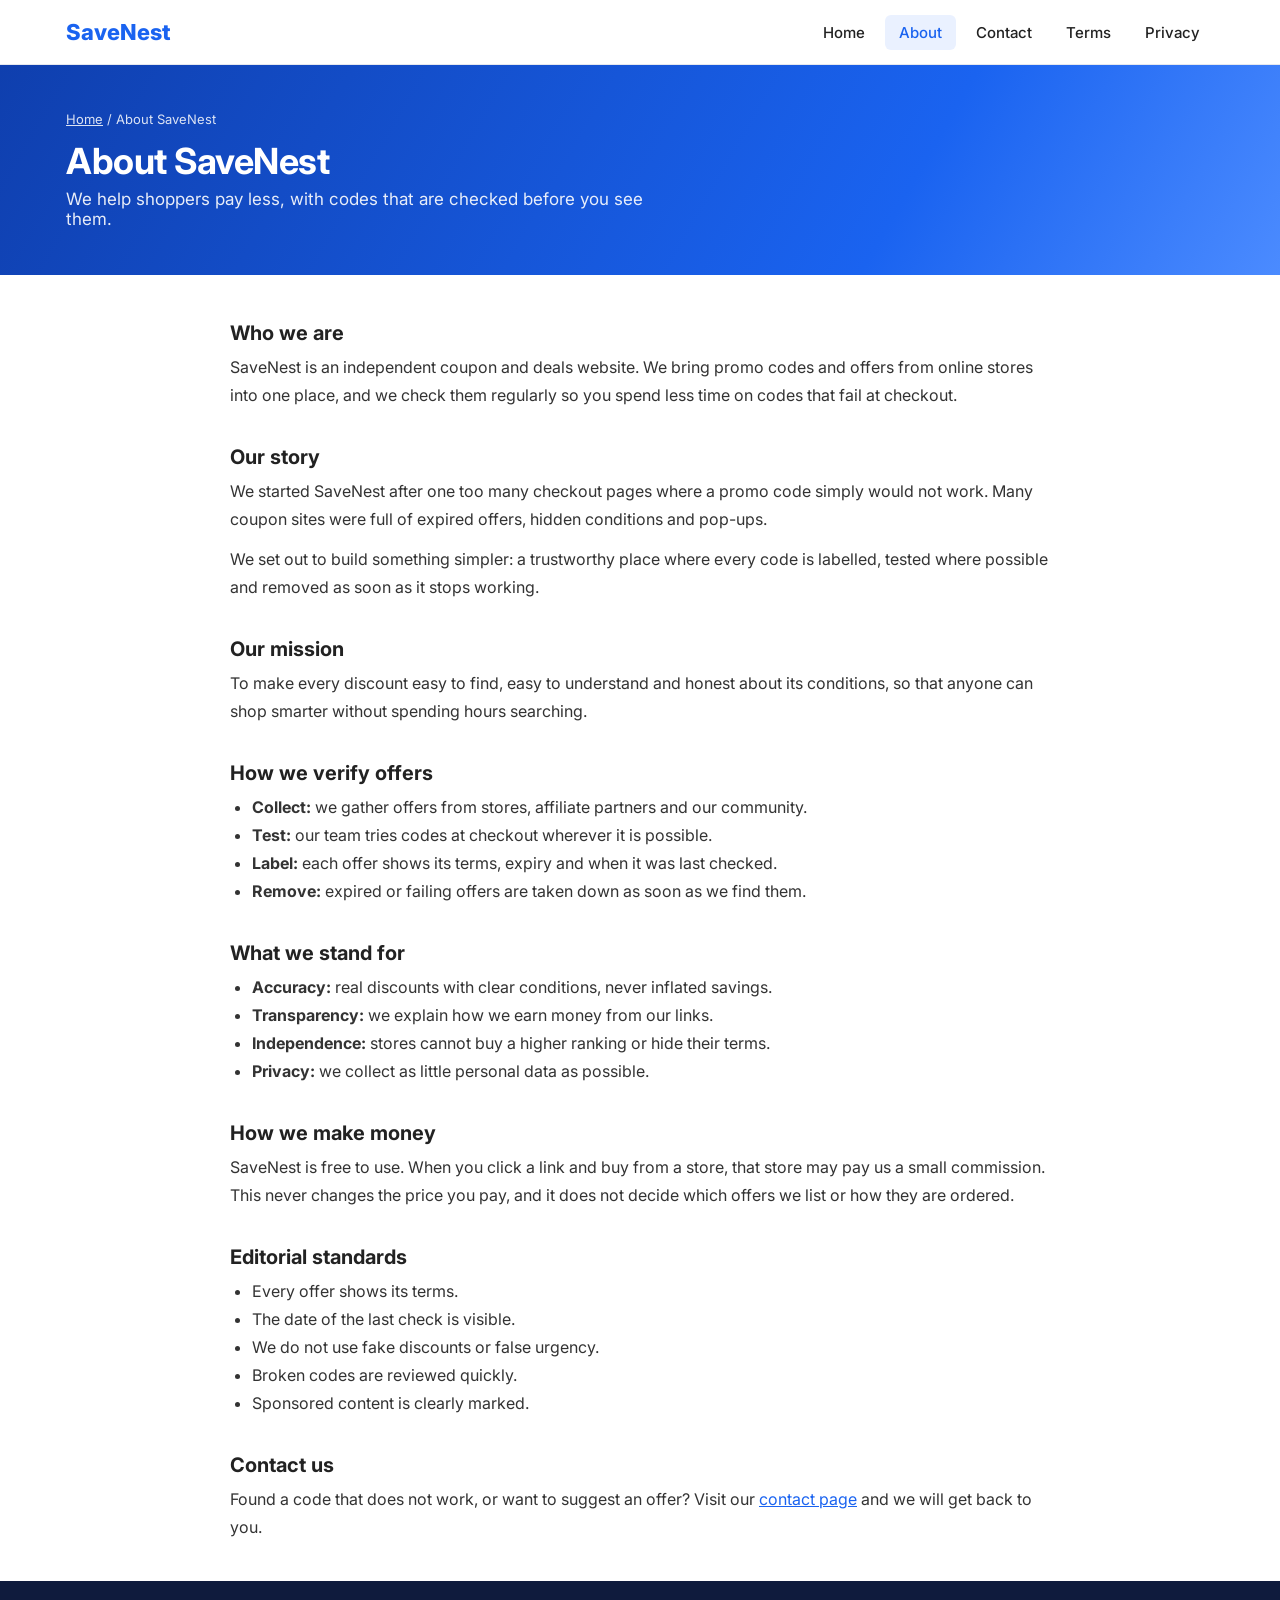
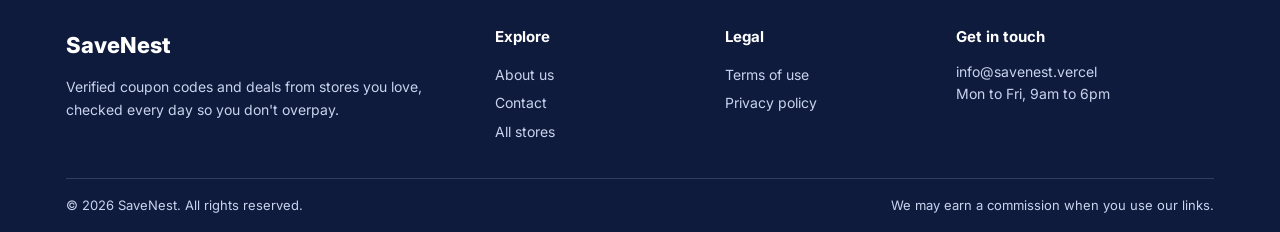
==== savenest/about.html @ 49be4b8c "Add SaveNest coupon site clone with chatbot assistant Co-Authored-By: Claude Sonnet 5.5 <noreply@ant" ====
<!DOCTYPE html><html lang="en"><head><meta charset="UTF-8"><meta name="viewport" content="width=device-width, initial-scale=1"><title>About Us - SaveNest</title><meta name="description" content="Who we are, how we verify coupons and how we earn money."><link rel="preconnect" href="https://fonts.googleapis.com"><link rel="preconnect" href="https://fonts.gstatic.com" crossorigin><link href="https://fonts.googleapis.com/css2?family=Inter:wght@400;500;600;700;800&display=swap" rel="stylesheet"><link rel="stylesheet" href="style.css"></head><body><header class="site-header"><div class="wrap hd"><a class="brand-logo " href="index.html">SaveNest</a><button class="burger" id="burger" aria-label="Toggle menu" aria-expanded="false" aria-controls="nav"><span></span><span></span><span></span></button><nav id="nav" aria-label="Main"><ul><li><a href="index.html">Home</a></li><li><a href="about.html" class="active" aria-current="page">About</a></li><li><a href="contact.html">Contact</a></li><li><a href="terms.html">Terms</a></li><li><a href="privacy.html">Privacy</a></li></ul></nav></div></header><section class="page-hero"><div class="wrap"><div class="crumb"><a href="index.html">Home</a> / About SaveNest</div><h1>About SaveNest</h1><p>We help shoppers pay less, with codes that are checked before you see them.</p></div></section><main class="wrap"><div class="legal"><article>
<h2>Who we are</h2>
<p>SaveNest is an independent coupon and deals website. We bring promo codes and offers from online stores into one place, and we check them regularly so you spend less time on codes that fail at checkout.</p>
<h2>Our story</h2>
<p>We started SaveNest after one too many checkout pages where a promo code simply would not work. Many coupon sites were full of expired offers, hidden conditions and pop-ups.</p>
<p>We set out to build something simpler: a trustworthy place where every code is labelled, tested where possible and removed as soon as it stops working.</p>
<h2>Our mission</h2>
<p>To make every discount easy to find, easy to understand and honest about its conditions, so that anyone can shop smarter without spending hours searching.</p>
<h2>How we verify offers</h2>
<ul><li><b>Collect:</b> we gather offers from stores, affiliate partners and our community.</li><li><b>Test:</b> our team tries codes at checkout wherever it is possible.</li><li><b>Label:</b> each offer shows its terms, expiry and when it was last checked.</li><li><b>Remove:</b> expired or failing offers are taken down as soon as we find them.</li></ul>
<h2>What we stand for</h2>
<ul><li><b>Accuracy:</b> real discounts with clear conditions, never inflated savings.</li><li><b>Transparency:</b> we explain how we earn money from our links.</li><li><b>Independence:</b> stores cannot buy a higher ranking or hide their terms.</li><li><b>Privacy:</b> we collect as little personal data as possible.</li></ul>
<h2>How we make money</h2>
<p>SaveNest is free to use. When you click a link and buy from a store, that store may pay us a small commission. This never changes the price you pay, and it does not decide which offers we list or how they are ordered.</p>
<h2>Editorial standards</h2>
<ul><li>Every offer shows its terms.</li><li>The date of the last check is visible.</li><li>We do not use fake discounts or false urgency.</li><li>Broken codes are reviewed quickly.</li><li>Sponsored content is clearly marked.</li></ul>
<h2>Contact us</h2>
<p>Found a code that does not work, or want to suggest an offer? Visit our <a href="contact.html">contact page</a> and we will get back to you.</p>
</article></div></main><footer class="site-footer"><div class="wrap"><div class="ft">
<div><a class="brand-logo" href="index.html">SaveNest</a><p>Verified coupon codes and deals from stores you love, checked every day so you don't overpay.</p></div>
<div><h4>Explore</h4><a href="about.html">About us</a><a href="contact.html">Contact</a><a href="index.html#stores">All stores</a></div>
<div><h4>Legal</h4><a href="terms.html">Terms of use</a><a href="privacy.html">Privacy policy</a></div>
<div><h4>Get in touch</h4><p>info@savenest.vercel<br>Mon to Fri, 9am to 6pm</p></div>
</div><div class="fb"><span>&copy; <span id="yr">2026</span> SaveNest. All rights reserved.</span><span>We may earn a commission when you use our links.</span></div></div></footer><script src="script.js"></script></body></html>
---- savenest/style.css ----
:root {
  --blue: #1a63f0;
  --blue-d: #1250c8;
  --ink: #222;
  --muted: #666;
  --line: #e6e8ee;
  --green: #1f9d55;
  --bg: #fff
}

* {
  box-sizing: border-box;
  margin: 0;
  padding: 0
}

body {
  font-family: Roboto, Arial, Helvetica, sans-serif;
  color: var(--ink);
  background: var(--bg)
}

.wrap {
  max-width: 1180px;
  margin: 0 auto;
  padding: 0 16px
}

/* Banner */
.banner {
  background: linear-gradient(120deg, #0f3fae, #1a63f0 60%, #4b8bff);
  color: #fff
}

.banner .wrap {
  display: flex;
  align-items: center;
  justify-content: space-between;
  gap: 24px;
  padding: 36px 16px
}

.banner h2 {
  font-size: 30px;
  line-height: 1.2;
  margin-bottom: 8px
}

.banner p {
  opacity: .9;
  font-size: 16px;
  max-width: 520px
}

.banner .btn {
  display: inline-block;
  margin-top: 18px;
  background: #fff;
  color: var(--blue);
  font-weight: 700;
  padding: 11px 24px;
  border-radius: 6px;
  text-decoration: none
}

.banner .badge {
  flex: 0 0 auto;
  width: 150px;
  height: 150px;
  border-radius: 50%;
  background: rgba(255, 255, 255, .14);
  border: 2px dashed rgba(255, 255, 255, .6);
  display: flex;
  flex-direction: column;
  align-items: center;
  justify-content: center;
  text-align: center
}

.badge b {
  font-size: 38px;
  line-height: 1
}

.badge span {
  font-size: 14px
}

h1.tag {
  font-size: 20px;
  text-align: center;
  font-weight: 500;
  padding: 26px 0 18px
}

.stores {
  display: grid;
  grid-template-columns: repeat(9, 1fr);
  gap: 12px
}

.store {
  border: 1px solid var(--line);
  border-radius: 10px;
  height: 90px;
  display: flex;
  align-items: center;
  justify-content: center;
  font-weight: 800;
  font-size: 16px;
  text-align: center
}

h2.sec {
  font-size: 20px;
  font-weight: 500;
  margin: 44px 0 16px
}

/* Cards */
.grid {
  display: grid;
  grid-template-columns: 1fr 1fr;
  gap: 16px
}

.card {
  border: 1px solid var(--line);
  border-radius: 10px;
  padding: 16px;
  display: flex;
  gap: 16px;
  min-height: 120px
}

.logo {
  flex: 0 0 76px;
  display: flex;
  align-items: center;
  justify-content: center;
  font-weight: 800;
  font-size: 13px;
  text-align: center;
  word-break: break-word
}

.body {
  flex: 1;
  display: flex;
  flex-direction: column;
  min-width: 0
}

.brand {
  font-size: 12px;
  color: var(--muted)
}

.title {
  font-size: 16px;
  font-weight: 500;
  margin: 4px 0 10px;
  line-height: 1.35
}

.foot {
  margin-top: auto;
  display: flex;
  align-items: center;
  justify-content: space-between;
  gap: 10px
}

.ver {
  font-size: 12px;
  color: var(--muted);
  display: flex;
  align-items: center;
  gap: 5px
}

.ver svg {
  width: 14px;
  height: 14px
}

.show {
  position: relative;
  border: 0;
  cursor: pointer;
  color: #fff;
  background: var(--blue);
  font-weight: 500;
  font-size: 14px;
  height: 40px;
  min-width: 152px;
  padding: 0 70px 0 20px;
  border-radius: 4px;
  overflow: hidden;
  text-align: left
}

.show:hover {
  background: var(--blue-d)
}

.show i {
  position: absolute;
  right: 0;
  top: 0;
  bottom: 0;
  width: 48px;
  background: #eaf1ff;
  color: var(--blue);
  border: 1px dashed var(--blue);
  border-left: 0;
  font-style: normal;
  font-weight: 700;
  display: flex;
  align-items: center;
  justify-content: flex-end;
  padding-right: 6px;
  clip-path: polygon(30% 0, 100% 0, 100% 100%, 0 100%)
}

.show.deal {
  padding: 0;
  text-align: center;
  min-width: 152px
}

/* Popup */
.overlay {
  position: fixed;
  inset: 0;
  background: rgba(15, 20, 35, .6);
  display: none;
  align-items: center;
  justify-content: center;
  padding: 16px;
  z-index: 50
}

.overlay.open {
  display: flex
}

.modal {
  background: #fff;
  border-radius: 12px;
  width: 100%;
  max-width: 460px;
  padding: 28px 26px 22px;
  position: relative;
  text-align: center;
  animation: pop .18s ease-out
}

@keyframes pop {
  from {
    transform: scale(.94);
    opacity: 0
  }

  to {
    transform: none;
    opacity: 1
  }
}

.x {
  position: absolute;
  top: 10px;
  right: 12px;
  border: 0;
  background: none;
  font-size: 28px;
  line-height: 1;
  cursor: pointer;
  color: var(--muted)
}

.x:hover {
  color: var(--ink)
}

.m-logo {
  font-weight: 800;
  font-size: 15px;
  margin-bottom: 6px
}

.m-title {
  font-size: 20px;
  font-weight: 500;
  margin-bottom: 18px
}

.codebox {
  display: flex;
  border: 2px dashed var(--blue);
  border-radius: 6px;
  background: #f3f7ff;
  overflow: hidden
}

.codebox span {
  flex: 1;
  padding: 12px;
  font-size: 20px;
  font-weight: 700;
  letter-spacing: 1px;
  color: var(--blue);
  overflow: hidden;
  text-overflow: ellipsis
}

.codebox button {
  border: 0;
  background: var(--blue);
  color: #fff;
  font-weight: 500;
  padding: 0 24px;
  cursor: pointer;
  font-size: 15px
}

.codebox button:hover {
  background: var(--blue-d)
}

.msg {
  font-size: 13px;
  color: var(--green);
  height: 18px;
  margin-top: 8px
}

.cont {
  display: block;
  margin: 6px 0 14px;
  color: var(--blue);
  font-weight: 500;
  text-decoration: none
}

.cont:hover {
  text-decoration: underline
}

.terms-t {
  background: none;
  border: 0;
  color: var(--muted);
  font-size: 13px;
  cursor: pointer;
  text-decoration: underline
}

.terms {
  display: none;
  font-size: 12px;
  color: var(--muted);
  text-align: left;
  margin-top: 10px;
  background: #f7f8fa;
  border-radius: 6px;
  padding: 10px 12px;
  line-height: 1.5
}

.terms.open {
  display: block
}

.ok {
  display: block;
  width: 100%;
  margin-top: 16px;
  border: 0;
  background: var(--blue);
  color: #fff;
  font-size: 15px;
  font-weight: 500;
  padding: 12px;
  border-radius: 6px;
  cursor: pointer
}

.ok:hover {
  background: var(--blue-d)
}

button:focus-visible,
a:focus-visible {
  outline: 3px solid #8db3ff;
  outline-offset: 2px
}

/* Responsive */
@media(max-width:900px) {
  .stores {
    grid-template-columns: repeat(3, 1fr)
  }

  .grid {
    grid-template-columns: 1fr
  }
}

@media(max-width:600px) {
  .banner .wrap {
    flex-direction: column;
    text-align: center;
    padding: 28px 16px
  }

  .banner h2 {
    font-size: 23px
  }

  .banner .badge {
    width: 110px;
    height: 110px
  }

  .badge b {
    font-size: 28px
  }

  .stores {
    grid-template-columns: repeat(2, 1fr)
  }

  .store {
    height: 70px
  }

  .logo {
    flex-basis: 56px;
    font-size: 11px
  }

  .foot {
    flex-direction: column;
    align-items: stretch
  }

  .show {
    width: 100%
  }
}

@media(prefers-reduced-motion:reduce) {
  .modal {
    animation: none
  }
}

/* Header */
.site-header {
  position: sticky;
  top: 0;
  z-index: 40;
  background: #fff;
  border-bottom: 1px solid var(--line)
}

.hd {
  display: flex;
  align-items: center;
  justify-content: space-between;
  height: 64px
}

.brand-logo {
  display: flex;
  align-items: center;
  gap: 8px;
  font-weight: 800;
  font-size: 22px;
  color: var(--blue);
  text-decoration: none
}

.brand-logo b {
  display: inline-flex;
  width: 30px;
  height: 30px;
  border-radius: 8px;
  background: var(--blue);
  color: #fff;
  align-items: center;
  justify-content: center;
  font-size: 17px
}

#nav ul {
  display: flex;
  gap: 6px;
  list-style: none
}

#nav a {
  display: block;
  padding: 8px 14px;
  border-radius: 6px;
  color: var(--ink);
  text-decoration: none;
  font-weight: 500;
  font-size: 15px
}

#nav a:hover,
#nav a.active {
  background: #eaf1ff;
  color: var(--blue)
}

.burger {
  display: none;
  flex-direction: column;
  justify-content: center;
  gap: 5px;
  width: 42px;
  height: 42px;
  padding: 10px;
  border: 1px solid var(--line);
  border-radius: 8px;
  background: #fff;
  cursor: pointer
}

.burger span {
  display: block;
  height: 2px;
  background: var(--ink);
  border-radius: 2px;
  transition: transform .2s, opacity .2s
}

.burger[aria-expanded="true"] span:nth-child(1) {
  transform: translateY(7px) rotate(45deg)
}

.burger[aria-expanded="true"] span:nth-child(2) {
  opacity: 0
}

.burger[aria-expanded="true"] span:nth-child(3) {
  transform: translateY(-7px) rotate(-45deg)
}

/* Footer */
.site-footer {
  background: #0f1b3d;
  color: #c9d3ee;
  margin-top: 40px;
  padding-top: 44px;
  font-size: 14px;
  line-height: 1.6
}

.ft {
  display: grid;
  grid-template-columns: 2fr 1fr 1fr 1.3fr;
  gap: 32px;
  padding-bottom: 32px
}

.site-footer h4 {
  color: #fff;
  font-size: 15px;
  margin-bottom: 12px
}

.site-footer a {
  color: #c9d3ee;
  text-decoration: none;
  display: block;
  padding: 3px 0
}

.site-footer a:hover {
  color: #fff;
  text-decoration: underline
}

.site-footer .brand-logo {
  color: #fff;
  margin-bottom: 10px
}

.site-footer .brand-logo b {
  background: #fff;
  color: var(--blue)
}

.fb {
  border-top: 1px solid rgba(255, 255, 255, .15);
  padding: 16px 0;
  font-size: 13px;
  display: flex;
  justify-content: space-between;
  gap: 12px;
  flex-wrap: wrap
}

/* Inner pages */
.page-hero {
  background: linear-gradient(120deg, #0f3fae, #1a63f0 70%, #4b8bff);
  color: #fff;
  padding: 38px 0
}

.page-hero h1 {
  font-size: 32px;
  margin-bottom: 6px
}

.page-hero p {
  opacity: .9
}

.prose {
  max-width: 980px;
  margin: 34px auto;
  line-height: 1.75;
  font-size: 16px
}

.prose h2 {
  font-size: 21px;
  margin: 28px 0 8px
}

.prose p,
.prose ul {
  margin-bottom: 12px
}

.prose ul {
  padding-left: 22px
}

.prose a {
  color: var(--blue)
}

.facts {
  display: grid;
  grid-template-columns: repeat(3, 1fr);
  gap: 14px;
  margin: 22px 0
}

.facts div {
  border: 1px solid var(--line);
  border-radius: 10px;
  padding: 16px;
  text-align: center
}

.facts b {
  display: block;
  font-size: 26px;
  color: var(--blue)
}

.contact-grid {
  display: grid;
  grid-template-columns: 1.4fr 1fr;
  gap: 28px;
  margin: 34px 0
}

.info {
  border: 1px solid var(--line);
  border-radius: 10px;
  padding: 20px;
  line-height: 1.7
}

.info h3 {
  margin-bottom: 6px
}

.info p {
  margin-bottom: 14px;
  color: var(--muted)
}

.cform label {
  display: block;
  font-weight: 500;
  font-size: 14px;
  margin: 0 0 6px
}

.cform input,
.cform textarea {
  width: 100%;
  font: inherit;
  padding: 11px 12px;
  border: 1px solid #cfd5e2;
  border-radius: 6px;
  margin-bottom: 16px
}

.cform input:focus,
.cform textarea:focus {
  outline: 2px solid #8db3ff;
  border-color: var(--blue)
}

.cform textarea {
  min-height: 140px;
  resize: vertical
}

.cform button {
  border: 0;
  background: var(--blue);
  color: #fff;
  font-weight: 500;
  font-size: 15px;
  padding: 12px 28px;
  border-radius: 6px;
  cursor: pointer
}

.cform button:hover {
  background: var(--blue-d)
}

.form-ok {
  display: none;
  background: #e8f7ee;
  color: #17693b;
  padding: 12px;
  border-radius: 6px;
  margin-top: 14px
}

.form-ok.show {
  display: block
}

@media(max-width:900px) {
  .ft {
    grid-template-columns: 1fr 1fr
  }
}

@media(max-width:760px) {
  .burger {
    display: flex
  }

  #nav {
    position: absolute;
    left: 0;
    right: 0;
    top: 64px;
    background: #fff;
    border-bottom: 1px solid var(--line);
    display: none;
    padding: 8px 16px 14px;
    box-shadow: 0 10px 20px rgba(0, 0, 0, .08)
  }

  #nav.open {
    display: block
  }

  #nav ul {
    flex-direction: column
  }

  #nav a {
    padding: 12px
  }

  .ft {
    grid-template-columns: 1fr
  }

  .page-hero h1 {
    font-size: 25px
  }

  .facts {
    grid-template-columns: 1fr
  }

  .contact-grid {
    grid-template-columns: 1fr
  }
}

body {
  font-family: Inter, Roboto, system-ui, Arial, sans-serif
}

a.store {
  color: inherit;
  text-decoration: none;
  transition: border-color .15s, box-shadow .15s
}

a.store:hover {
  border-color: var(--blue);
  box-shadow: 0 6px 18px rgba(26, 99, 240, .14)
}

.page-hero {
  padding: 46px 0
}

.crumb {
  font-size: 13px;
  opacity: .85;
  margin-bottom: 12px
}

.crumb a {
  color: #fff
}

.page-hero h1 {
  font-size: 36px;
  letter-spacing: -.5px
}

.page-hero p {
  font-size: 17px;
  max-width: 620px
}

.cards3 {
  display: grid;
  grid-template-columns: repeat(3, 1fr);
  gap: 16px;
  margin: 24px 0
}

.cards3 div {
  border: 1px solid var(--line);
  border-radius: 10px;
  padding: 20px
}

.cards3 h3 {
  font-size: 17px;
  margin-bottom: 6px
}

.cards3 p {
  color: var(--muted);
  font-size: 15px;
  line-height: 1.6;
  margin: 0
}

.steps {
  counter-reset: s;
  list-style: none;
  display: grid;
  grid-template-columns: repeat(4, 1fr);
  gap: 16px;
  padding: 0 !important;
  margin: 20px 0
}

.steps li {
  counter-increment: s;
  border: 1px solid var(--line);
  border-radius: 10px;
  padding: 18px;
  font-size: 15px;
  line-height: 1.6
}

.steps li::before {
  content: counter(s);
  display: flex;
  width: 30px;
  height: 30px;
  border-radius: 50%;
  background: var(--blue);
  color: #fff;
  align-items: center;
  justify-content: center;
  font-weight: 700;
  margin-bottom: 10px
}

.cta {
  background: #f3f7ff;
  border: 1px solid #d6e3ff;
  border-radius: 12px;
  padding: 28px;
  text-align: center;
  margin: 36px 0
}

.cta .btn {
  display: inline-block;
  margin-top: 12px;
  background: var(--blue);
  color: #fff;
  padding: 11px 26px;
  border-radius: 6px;
  text-decoration: none;
  font-weight: 600
}

.legal {
  display: grid;
  grid-template-columns: 230px 1fr;
  gap: 44px;
  margin: 38px auto;
  max-width: 1040px
}

.toc {
  position: sticky;
  top: 84px;
  align-self: start;
  border: 1px solid var(--line);
  border-radius: 10px;
  padding: 16px;
  font-size: 14px
}

.toc b {
  display: block;
  margin-bottom: 8px
}

.toc a {
  display: block;
  padding: 5px 0;
  color: var(--muted);
  text-decoration: none
}

.toc a:hover {
  color: var(--blue)
}

.legal h2 {
  font-size: 20px;
  margin: 30px 0 8px;
  scroll-margin-top: 84px
}

.legal h2:first-child {
  margin-top: 0
}

.legal p,
.legal ul {
  line-height: 1.75;
  margin-bottom: 12px;
  color: #333
}

.legal ul {
  padding-left: 22px
}

.legal a {
  color: var(--blue)
}

details.faq {
  border: 1px solid var(--line);
  border-radius: 8px;
  padding: 14px 16px;
  margin-bottom: 10px
}

details.faq summary {
  cursor: pointer;
  font-weight: 500
}

details.faq p {
  margin-top: 8px;
  color: var(--muted);
  line-height: 1.6;
  font-size: 15px
}

.cform select {
  width: 100%;
  font: inherit;
  padding: 11px 12px;
  border: 1px solid #cfd5e2;
  border-radius: 6px;
  margin-bottom: 16px;
  background: #fff
}

/* Store page */
.topbar {
  border-top: 4px solid #ff5a3c;
  background: #f7f8fa;
  text-align: center;
  font-size: 14px;
  padding: 12px;
  border-bottom: 1px solid var(--line)
}

.band {
  background: linear-gradient(#f4f6f9 0, #f4f6f9 190px, #fff 190px)
}

.sp {
  display: grid;
  grid-template-columns: 310px 1fr;
  gap: 34px;
  padding: 32px 16px 10px
}

.logobox {
  background: #fff;
  border: 1px solid var(--line);
  border-radius: 14px;
  padding: 30px 20px 18px;
  text-align: center;
  box-shadow: 0 4px 16px rgba(0, 0, 0, .07)
}

.logobox strong {
  display: block;
  color: #cc0000;
  font-size: 30px;
  margin-top: 4px
}

.sbtns {
  display: flex;
  gap: 10px;
  margin-top: 20px
}

.sbtns a,
.sbtns button {
  flex: 1;
  padding: 10px;
  border: 1px solid var(--line);
  border-radius: 6px;
  background: #fff;
  font: inherit;
  font-weight: 600;
  font-size: 14px;
  cursor: pointer;
  text-align: center;
  text-decoration: none;
  color: var(--ink)
}

.sbtns .on {
  background: var(--ink);
  color: #fff
}

.side h3 {
  font-size: 18px;
  margin: 24px 0 10px;
  padding-top: 18px;
  border-top: 1px solid var(--line)
}

.side p {
  font-size: 14px;
  line-height: 1.6;
  color: #444
}

.side .disc-p {
  margin-top: 22px
}

.stat {
  display: flex;
  justify-content: space-between;
  font-size: 14px;
  padding: 5px 0
}

.stat span:first-child::before {
  content: "\2713  ";
  color: #ff5a3c
}

.outbtn {
  display: block;
  text-align: center;
  border: 1px solid var(--line);
  border-radius: 6px;
  padding: 11px;
  margin-top: 12px;
  color: var(--ink);
  text-decoration: none;
  font-weight: 600;
  font-size: 14px
}

.pol {
  list-style: none
}

.pol li {
  margin-bottom: 14px;
  font-size: 14px;
  line-height: 1.5;
  color: #444
}

.pol b {
  display: block;
  color: var(--ink);
  font-size: 15px
}

.chips span {
  display: inline-block;
  border: 1px solid var(--line);
  border-radius: 6px;
  padding: 6px 12px;
  font-size: 13px;
  margin: 0 6px 8px 0
}

.mh h1 {
  font-size: 36px;
  letter-spacing: -.5px
}

.stars {
  color: #ff5a3c;
  letter-spacing: 2px;
  font-size: 20px
}

.mh .rt {
  font-size: 15px;
  color: #333
}

.mh .rt a {
  color: var(--blue);
  text-decoration: none
}

.mh h2 {
  font-size: 24px;
  margin: 34px 0 6px
}

.mh p {
  color: #444;
  line-height: 1.6
}

.tabs {
  display: flex;
  gap: 10px;
  flex-wrap: wrap;
  margin: 18px 0
}

.tabs button {
  border: 1px solid var(--line);
  background: #fff;
  border-radius: 6px;
  padding: 9px 16px;
  font: inherit;
  font-weight: 600;
  font-size: 14px;
  cursor: pointer
}

.tabs button.on {
  background: #222;
  color: #fff;
  border-color: #222
}

.tabs button:disabled {
  color: #b4b9c4;
  cursor: default
}

.of {
  border: 1px solid var(--line);
  border-radius: 8px;
  margin-bottom: 16px;
  overflow: hidden;
  background: #fff
}

.of-top {
  display: flex;
  align-items: center;
  gap: 20px;
  padding: 18px 20px
}

.disc {
  flex: 0 0 86px;
  text-align: center;
  font-weight: 800;
  color: var(--blue);
  font-size: 27px;
  line-height: 1.05
}

.disc small {
  display: block;
  font-size: 27px
}

.of-mid {
  flex: 1;
  min-width: 0
}

.kind {
  font-size: 13px;
  color: var(--muted);
  display: flex;
  align-items: center;
  gap: 6px
}

.of-mid h3 {
  font-size: 19px;
  font-weight: 600;
  margin: 5px 0
}

.meta {
  font-size: 13px;
  color: var(--muted)
}

.of-act {
  flex: 0 0 230px;
  text-align: right
}

.of-act .show {
  width: 100%
}

.terms-note {
  font-size: 12px;
  color: var(--muted);
  margin-top: 6px
}

.of-bar {
  background: #f4f6f9;
  display: flex;
  justify-content: space-between;
  padding: 10px 20px;
  font-size: 13px;
  color: var(--muted)
}

.det {
  background: none;
  border: 0;
  font: inherit;
  color: var(--muted);
  cursor: pointer
}

.of-det {
  display: none;
  padding: 12px 20px;
  font-size: 14px;
  color: #444;
  border-top: 1px solid var(--line)
}

.of-det.open {
  display: block
}

@media(max-width:900px) {
  .cards3 {
    grid-template-columns: 1fr
  }

  .steps {
    grid-template-columns: 1fr 1fr
  }
}

@media(max-width:760px) {
  .legal {
    grid-template-columns: 1fr;
    gap: 20px
  }

  .toc {
    position: static
  }

  .steps {
    grid-template-columns: 1fr
  }

  .sp {
    grid-template-columns: 1fr
  }

  .side {
    order: 2
  }

  .band {
    background: linear-gradient(#f4f6f9 0, #f4f6f9 120px, #fff 120px)
  }

  .mh h1 {
    font-size: 27px
  }

  .of-top {
    flex-wrap: wrap;
    gap: 12px
  }

  .disc {
    flex-basis: 70px;
    font-size: 22px
  }

  .disc small {
    font-size: 22px
  }

  .of-mid {
    flex-basis: calc(100% - 90px)
  }

  .of-act {
    flex-basis: 100%
  }
}

.wm {
  display: block;
  font-size: 32px;
  font-weight: 800;
  letter-spacing: -1px;
  line-height: 1.1
}

.logobox a#logoLink {
  display: block;
  text-decoration: none;
  padding: 6px 0
}

.logobox a#logoLink:hover .wm {
  opacity: .8
}

.vis {
  display: block;
  margin-top: 6px;
  color: var(--muted);
  font-size: 12px
}

.dot {
  display: inline-block;
  width: 10px;
  height: 10px;
  border-radius: 50%
}

.legal {
  display: block;
  max-width: 820px;
  margin: 40px auto
}

.legal h2 {
  padding-top: 6px
}

.ct {
  display: grid;
  grid-template-columns: 1.5fr 1fr;
  gap: 36px;
  margin: 44px auto;
  max-width: 1040px
}

.ct-form {
  border: 1px solid var(--line);
  border-radius: 14px;
  padding: 30px;
  box-shadow: 0 6px 22px rgba(20, 30, 60, .06)
}

.ct-form h2,
.ct-info h2 {
  font-size: 22px;
  margin-bottom: 6px
}

.ct-form>p {
  color: var(--muted);
  margin-bottom: 22px
}

.row2 {
  display: grid;
  grid-template-columns: 1fr 1fr;
  gap: 16px
}

.ct-info {
  background: linear-gradient(135deg, #0f3fae, #1a63f0);
  color: #fff;
  border-radius: 14px;
  padding: 30px;
  align-self: start
}

.ct-info>p {
  opacity: .9;
  margin-bottom: 26px;
  line-height: 1.6
}

.ci {
  display: flex;
  gap: 14px;
  align-items: center;
  margin-bottom: 20px
}

.ci:last-child {
  margin-bottom: 0
}

.ci svg {
  flex: 0 0 44px;
  width: 44px;
  height: 44px;
  padding: 11px;
  background: rgba(255, 255, 255, .16);
  border-radius: 10px
}

.ci small {
  display: block;
  opacity: .8;
  font-size: 13px
}

.ci a {
  color: #fff;
  font-weight: 600;
  font-size: 16px;
  text-decoration: none;
  word-break: break-all
}

.ci a:hover {
  text-decoration: underline
}

.ab-sec {
  padding: 60px 0
}

.ab-alt {
  background: #f6f8fc
}

.sec-h {
  max-width: 640px;
  margin: 0 auto 32px;
  text-align: center
}

.sec-h h2 {
  font-size: 28px;
  letter-spacing: -.4px;
  margin-bottom: 8px
}

.sec-h p {
  color: var(--muted)
}

.ab-two {
  display: grid;
  grid-template-columns: 1.2fr 1fr;
  gap: 48px;
  align-items: center
}

.ab-two h2 {
  font-size: 28px;
  letter-spacing: -.4px;
  margin-bottom: 12px
}

.ab-two p {
  line-height: 1.8;
  color: #444;
  margin-bottom: 12px
}

.stat-panel {
  background: linear-gradient(135deg, #0f3fae, #1a63f0);
  color: #fff;
  border-radius: 16px;
  padding: 30px;
  display: grid;
  gap: 18px
}

.stat-panel b {
  font-size: 34px;
  display: block;
  line-height: 1.1
}

.stat-panel span {
  opacity: .85;
  font-size: 14px
}

.stat-panel div+div {
  border-top: 1px solid rgba(255, 255, 255, .25);
  padding-top: 18px
}

.cards2 {
  display: grid;
  grid-template-columns: 1fr 1fr;
  gap: 20px
}

.ab-sec .card-x {
  background: #fff;
  border: 1px solid var(--line);
  border-top: 3px solid var(--blue);
  border-radius: 10px;
  padding: 24px
}

.card-x h3 {
  font-size: 18px;
  margin-bottom: 8px
}

.card-x p {
  color: #555;
  line-height: 1.7;
  font-size: 15px;
  margin: 0
}

.ab-sec .steps li {
  background: #fff
}

.ab-sec .cards3,
.ab-sec .steps {
  margin: 0
}

.note {
  background: #fff;
  border: 1px solid #d6e3ff;
  border-left: 4px solid var(--blue);
  border-radius: 8px;
  padding: 18px 22px;
  line-height: 1.75;
  color: #333
}

.checks {
  list-style: none;
  display: grid;
  grid-template-columns: 1fr 1fr;
  gap: 12px 24px;
  padding: 0
}

.checks li {
  padding-left: 26px;
  position: relative;
  line-height: 1.6
}

.checks li::before {
  content: "\2713";
  position: absolute;
  left: 0;
  color: var(--blue);
  font-weight: 700
}

.ab-sec .cta {
  margin: 0
}

@media(max-width:760px) {
  .ct {
    grid-template-columns: 1fr;
    margin: 28px auto
  }

  .row2 {
    grid-template-columns: 1fr;
    gap: 0
  }

  .ab-two {
    grid-template-columns: 1fr;
    gap: 26px
  }

  .cards2,
  .checks {
    grid-template-columns: 1fr
  }

  .ab-sec {
    padding: 40px 0
  }

  .sec-h h2,
  .ab-two h2 {
    font-size: 23px
  }

  .ct-form {
    padding: 22px
  }
}

/* How coupon codes work section (home page) */
.hw-section {
  padding: 36px 0 10px
}

.hw-title {
  font-size: 26px;
  font-weight: 700;
  text-align: center;
  margin-bottom: 24px
}

.hw-steps {
  display: grid;
  grid-template-columns: repeat(3, 1fr);
  gap: 16px
}

.hw-step {
  border: 1px solid var(--line);
  border-radius: 10px;
  padding: 22px 20px;
  background: #fff
}

.hw-num {
  display: inline-flex;
  align-items: center;
  justify-content: center;
  width: 34px;
  height: 34px;
  border-radius: 50%;
  background: var(--blue);
  color: #fff;
  font-weight: 700;
  margin-bottom: 12px
}

.hw-step h3 {
  font-size: 17px;
  font-weight: 600;
  margin-bottom: 8px
}

.hw-step p {
  font-size: 14px;
  line-height: 1.6;
  color: var(--muted)
}

.hw-info {
  margin-top: 20px;
  padding: 22px 24px;
  border-radius: 10px;
  background: #f3f7ff;
  border-left: 4px solid var(--blue)
}

.hw-info h3 {
  font-size: 18px;
  font-weight: 600;
  margin-bottom: 10px
}

.hw-info p {
  font-size: 14px;
  line-height: 1.7;
  color: var(--muted);
  margin-bottom: 10px
}

.hw-info p:last-child {
  margin-bottom: 0
}

@media(max-width:900px) {
  .hw-steps {
    grid-template-columns: 1fr
  }
}

@media(max-width:600px) {
  .hw-section {
    padding-top: 24px
  }

  .hw-title {
    font-size: 22px
  }

  .hw-info {
    padding: 18px 16px
  }
}
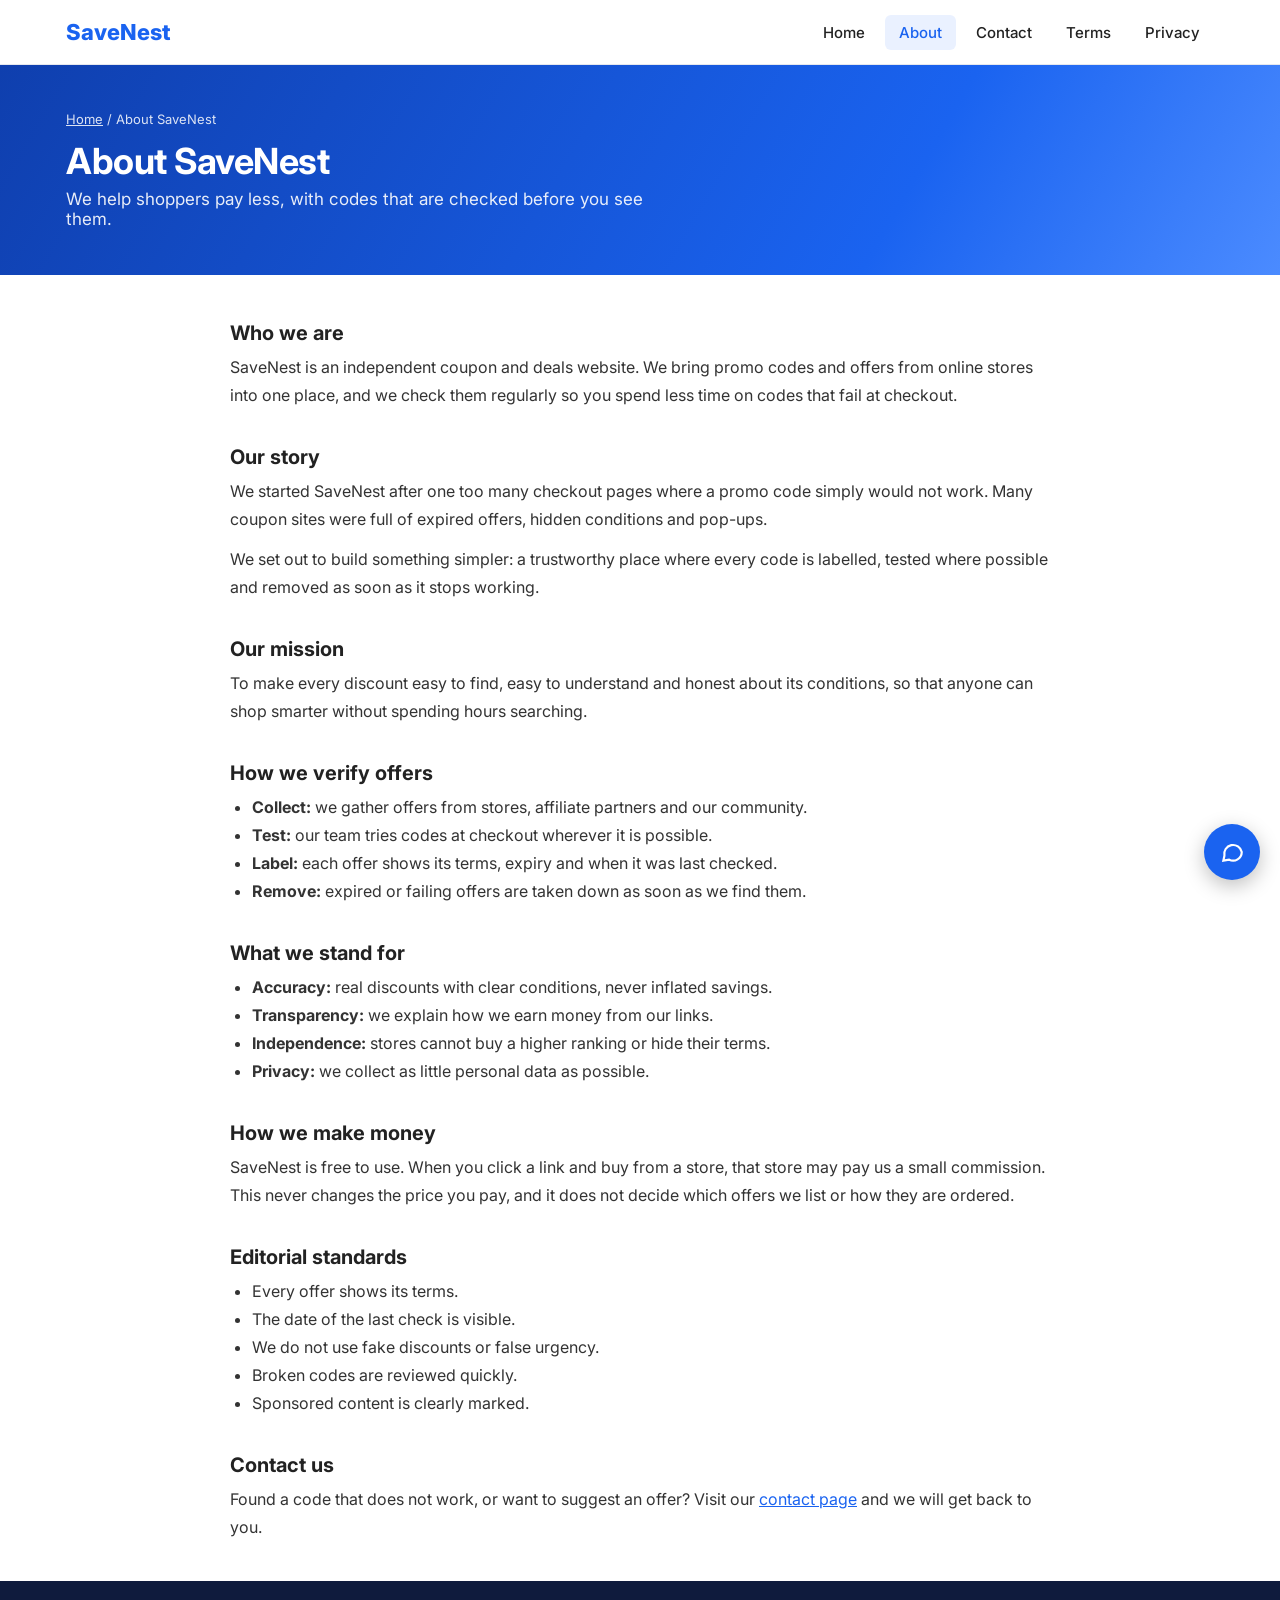
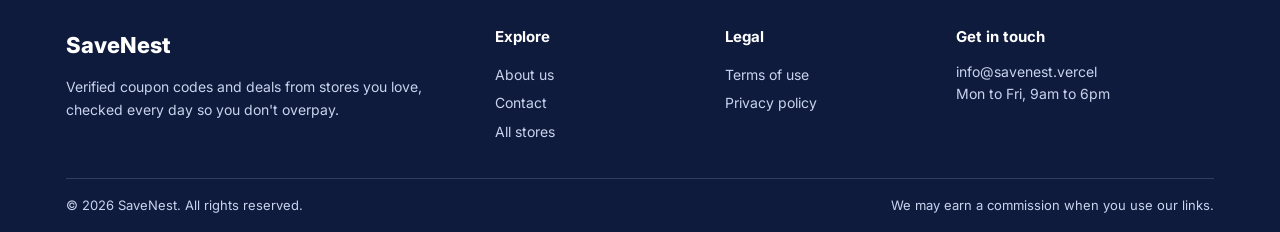
==== commit 750d6256: "Simplify chatbot into website FAQ assistant on all pages Co-Authored-By: Claude Sonnet 5.5 <noreply@" ====
--- a/savenest/about.html
+++ b/savenest/about.html
@@ -1,4 +1,4 @@
-<!DOCTYPE html><html lang="en"><head><meta charset="UTF-8"><meta name="viewport" content="width=device-width, initial-scale=1"><title>About Us - SaveNest</title><meta name="description" content="Who we are, how we verify coupons and how we earn money."><link rel="preconnect" href="https://fonts.googleapis.com"><link rel="preconnect" href="https://fonts.gstatic.com" crossorigin><link href="https://fonts.googleapis.com/css2?family=Inter:wght@400;500;600;700;800&display=swap" rel="stylesheet"><link rel="stylesheet" href="style.css"></head><body><header class="site-header"><div class="wrap hd"><a class="brand-logo " href="index.html">SaveNest</a><button class="burger" id="burger" aria-label="Toggle menu" aria-expanded="false" aria-controls="nav"><span></span><span></span><span></span></button><nav id="nav" aria-label="Main"><ul><li><a href="index.html">Home</a></li><li><a href="about.html" class="active" aria-current="page">About</a></li><li><a href="contact.html">Contact</a></li><li><a href="terms.html">Terms</a></li><li><a href="privacy.html">Privacy</a></li></ul></nav></div></header><section class="page-hero"><div class="wrap"><div class="crumb"><a href="index.html">Home</a> / About SaveNest</div><h1>About SaveNest</h1><p>We help shoppers pay less, with codes that are checked before you see them.</p></div></section><main class="wrap"><div class="legal"><article>
+<!DOCTYPE html><html lang="en"><head><meta charset="UTF-8"><meta name="viewport" content="width=device-width, initial-scale=1"><title>About Us - SaveNest</title><meta name="description" content="Who we are, how we verify coupons and how we earn money."><link rel="preconnect" href="https://fonts.googleapis.com"><link rel="preconnect" href="https://fonts.gstatic.com" crossorigin><link href="https://fonts.googleapis.com/css2?family=Inter:wght@400;500;600;700;800&display=swap" rel="stylesheet"><link rel="stylesheet" href="style.css"><link rel="stylesheet" href="chatbot.css"></head><body><header class="site-header"><div class="wrap hd"><a class="brand-logo " href="index.html">SaveNest</a><button class="burger" id="burger" aria-label="Toggle menu" aria-expanded="false" aria-controls="nav"><span></span><span></span><span></span></button><nav id="nav" aria-label="Main"><ul><li><a href="index.html">Home</a></li><li><a href="about.html" class="active" aria-current="page">About</a></li><li><a href="contact.html">Contact</a></li><li><a href="terms.html">Terms</a></li><li><a href="privacy.html">Privacy</a></li></ul></nav></div></header><section class="page-hero"><div class="wrap"><div class="crumb"><a href="index.html">Home</a> / About SaveNest</div><h1>About SaveNest</h1><p>We help shoppers pay less, with codes that are checked before you see them.</p></div></section><main class="wrap"><div class="legal"><article>
 <h2>Who we are</h2>
 <p>SaveNest is an independent coupon and deals website. We bring promo codes and offers from online stores into one place, and we check them regularly so you spend less time on codes that fail at checkout.</p>
 <h2>Our story</h2>
@@ -21,4 +21,4 @@
 <div><h4>Explore</h4><a href="about.html">About us</a><a href="contact.html">Contact</a><a href="index.html#stores">All stores</a></div>
 <div><h4>Legal</h4><a href="terms.html">Terms of use</a><a href="privacy.html">Privacy policy</a></div>
 <div><h4>Get in touch</h4><p>info@savenest.vercel<br>Mon to Fri, 9am to 6pm</p></div>
-</div><div class="fb"><span>&copy; <span id="yr">2026</span> SaveNest. All rights reserved.</span><span>We may earn a commission when you use our links.</span></div></div></footer><script src="script.js"></script></body></html>+</div><div class="fb"><span>&copy; <span id="yr">2026</span> SaveNest. All rights reserved.</span><span>We may earn a commission when you use our links.</span></div></div></footer><script src="script.js"></script><script src="chatbot.js"></script></body></html>
--- a/savenest/chatbot.css
+++ b/savenest/chatbot.css
@@ -0,0 +1,18 @@
+.cb-fab{position:fixed;right:20px;bottom:20px;z-index:70;width:56px;height:56px;border-radius:50%;border:0;background:var(--blue);color:#fff;box-shadow:0 6px 20px rgba(0,0,0,.25);cursor:pointer;display:flex;align-items:center;justify-content:center}
+.cb-fab:hover{background:var(--blue-d)}
+.cb-fab svg{width:26px;height:26px}
+.cb-win{position:fixed;right:20px;bottom:88px;z-index:70;width:360px;max-width:calc(100vw - 24px);height:500px;max-height:calc(100vh - 110px);background:#fff;border:1px solid var(--line);border-radius:14px;box-shadow:0 12px 40px rgba(0,0,0,.25);display:none;flex-direction:column;overflow:hidden}
+.cb-win.open{display:flex}
+.cb-head{background:var(--blue);color:#fff;padding:12px 14px;display:flex;align-items:center;justify-content:space-between;font-weight:700}
+.cb-head button{background:none;border:0;color:#fff;font-size:22px;cursor:pointer;line-height:1}
+.cb-msgs{flex:1;overflow-y:auto;padding:12px;display:flex;flex-direction:column;gap:8px;background:#f6f8fc}
+.cb-m{max-width:85%;padding:9px 12px;border-radius:12px;font-size:14px;line-height:1.45;word-wrap:break-word}
+.cb-m.bot{background:#fff;border:1px solid var(--line);align-self:flex-start}
+.cb-m.me{background:var(--blue);color:#fff;align-self:flex-end}
+.cb-code{display:inline-block;font-family:monospace;font-weight:700;background:#eef3ff;border:1px dashed var(--blue);border-radius:4px;padding:1px 6px;margin:0 2px;cursor:pointer}
+.cb-chips{display:flex;flex-wrap:wrap;gap:6px;padding:0 12px 8px;background:#f6f8fc}
+.cb-chips button{border:1px solid var(--blue);background:#fff;color:var(--blue);border-radius:16px;padding:5px 10px;font-size:12.5px;cursor:pointer}
+.cb-form{display:flex;border-top:1px solid var(--line)}
+.cb-form input{flex:1;border:0;padding:13px;font:inherit;font-size:14px;outline:none}
+.cb-form button{border:0;background:var(--blue);color:#fff;padding:0 16px;font-weight:700;cursor:pointer}
+@media(max-width:760px){.cb-fab{right:14px;bottom:14px}.cb-win{right:12px;bottom:80px}}
